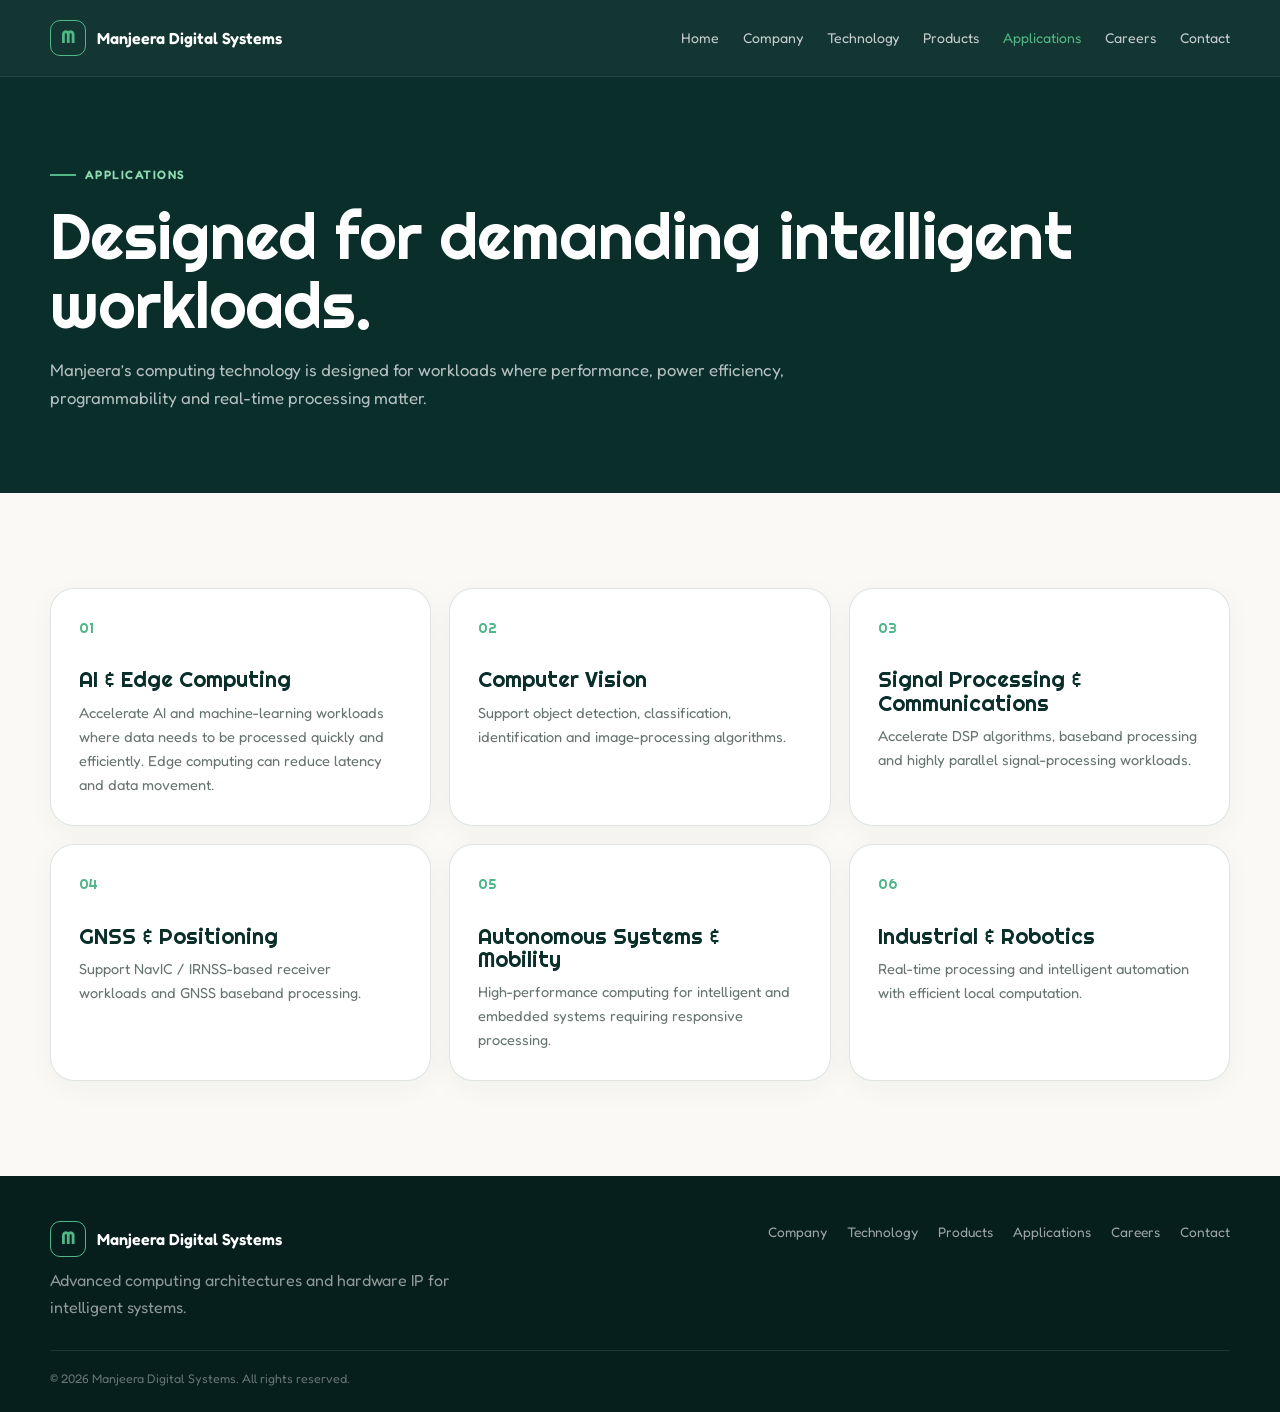
==== applications.html @ dad99cf5 "Add files via upload" ====
<!doctype html><html lang="en"><head><meta charset="utf-8"><meta name="viewport" content="width=device-width,initial-scale=1">
<title>Applications | Manjeera Digital Systems</title>
<link rel="preconnect" href="https://fonts.googleapis.com"><link rel="preconnect" href="https://fonts.gstatic.com" crossorigin>
<link href="https://fonts.googleapis.com/css2?family=Fredoka:wght@400;500;600&family=Righteous&display=swap" rel="stylesheet">
<link rel="stylesheet" href="styles.css"></head><body><nav class="nav"><div class="container nav-in">
      <a class="brand" href="index.html"><span class="mark">M</span><span>Manjeera Digital Systems</span></a>
      <button class="menu" id="menu">☰</button><div class="links" id="links"><a class="" href="index.html">Home</a><a class="" href="company.html">Company</a><a class="" href="technology.html">Technology</a><a class="" href="products.html">Products</a><a class="active" href="applications.html">Applications</a><a class="" href="careers.html">Careers</a><a class="" href="contact.html">Contact</a></div>
    </div></nav>
<section class="page-head"><div class="container"><div class="eyebrow" style="color:#8FD9B3">Applications</div><h1>Designed for demanding intelligent workloads.</h1><p>Manjeera’s computing technology is designed for workloads where performance, power efficiency, programmability and real-time processing matter.</p></div></section>
<section class="section"><div class="container cards">
<div class="card"><div class="num">01</div><h3>AI & Edge Computing</h3><p>Accelerate AI and machine-learning workloads where data needs to be processed quickly and efficiently. Edge computing can reduce latency and data movement.</p></div>
<div class="card"><div class="num">02</div><h3>Computer Vision</h3><p>Support object detection, classification, identification and image-processing algorithms.</p></div>
<div class="card"><div class="num">03</div><h3>Signal Processing & Communications</h3><p>Accelerate DSP algorithms, baseband processing and highly parallel signal-processing workloads.</p></div>
<div class="card"><div class="num">04</div><h3>GNSS & Positioning</h3><p>Support NavIC / IRNSS-based receiver workloads and GNSS baseband processing.</p></div>
<div class="card"><div class="num">05</div><h3>Autonomous Systems & Mobility</h3><p>High-performance computing for intelligent and embedded systems requiring responsive processing.</p></div>
<div class="card"><div class="num">06</div><h3>Industrial & Robotics</h3><p>Real-time processing and intelligent automation with efficient local computation.</p></div>
</div></section>
<footer><div class="container"><div class="foot">
      <div><div class="brand"><span class="mark">M</span><span>Manjeera Digital Systems</span></div><p>Advanced computing architectures and hardware IP for intelligent systems.</p></div>
      <div class="footlinks"><a href="company.html">Company</a><a href="technology.html">Technology</a><a href="products.html">Products</a><a href="applications.html">Applications</a><a href="careers.html">Careers</a><a href="contact.html">Contact</a></div>
    </div><div class="copy">© 2026 Manjeera Digital Systems. All rights reserved.</div></div></footer>
<script>const m=document.getElementById('menu'),l=document.getElementById('links');m.addEventListener('click',()=>l.classList.toggle('open'));document.querySelectorAll('.links a').forEach(a=>a.addEventListener('click',()=>l.classList.remove('open')));</script>
</body></html>
---- styles.css ----
:root{
  --forest:#0A2E2A; --forest2:#103B35; --sage:#2D6A4F; --lime:#52B788;
  --lime2:#8FD9B3; --cream:#FAF9F6; --soft:#F1F4EF; --ink:#16201E;
  --muted:#66736F; --line:rgba(10,46,42,.13); --white:#fff;
  --shadow:0 18px 55px rgba(10,46,42,.10); --radius:24px; --max:1180px;
}
*{box-sizing:border-box;margin:0;padding:0}
html{scroll-behavior:smooth}
body{font-family:"Fredoka",sans-serif;background:var(--cream);color:var(--ink);line-height:1.65}
a{color:inherit;text-decoration:none} button{font:inherit}
.container{width:min(var(--max),calc(100% - 40px));margin:auto}
.nav{position:sticky;top:0;z-index:1000;background:rgba(10,46,42,.96);backdrop-filter:blur(14px);border-bottom:1px solid rgba(255,255,255,.08)}
.nav-in{height:76px;display:flex;align-items:center;justify-content:space-between;gap:25px}
.brand{display:flex;align-items:center;gap:11px;color:#fff;font-weight:600}
.mark{width:36px;height:36px;border:1.5px solid var(--lime);border-radius:10px;display:grid;place-items:center;color:var(--lime);font-family:Righteous}
.links{display:flex;align-items:center;gap:24px;color:rgba(255,255,255,.76);font-size:.88rem}
.links a:hover,.links .active{color:var(--lime)}
.menu{display:none;background:none;border:0;color:white;font-size:1.7rem}
.btn{display:inline-flex;align-items:center;justify-content:center;padding:12px 19px;border-radius:999px;font-weight:600;border:1px solid transparent;transition:.2s}
.primary{background:var(--lime);color:var(--forest)} .primary:hover{transform:translateY(-2px)}
.outline{border-color:rgba(255,255,255,.25);color:white}.outline:hover{border-color:var(--lime);color:var(--lime)}
.hero{background:var(--forest);color:white;padding:100px 0 90px}
.hero-grid{display:grid;grid-template-columns:1.1fr .9fr;gap:70px;align-items:center}
.eyebrow{display:inline-flex;align-items:center;gap:9px;color:var(--sage);font-size:.76rem;font-weight:600;letter-spacing:.12em;text-transform:uppercase;margin-bottom:16px}
.eyebrow:before{content:"";width:26px;height:2px;background:var(--lime)}
.hero .eyebrow{color:var(--lime2)}
h1,h2,h3{font-family:Righteous,sans-serif;font-weight:400;line-height:1.08;color:var(--forest)}
h1{font-size:clamp(3rem,6vw,5.4rem)} h2{font-size:clamp(2.2rem,4vw,3.5rem)} h3{font-size:1.35rem}
.hero h1{color:white}.hero h1 span{color:var(--lime)}
.hero p{color:rgba(255,255,255,.72);font-size:1.08rem;max-width:680px;margin-top:25px}
.actions{display:flex;gap:13px;flex-wrap:wrap;margin-top:30px}
.hero-art{min-height:390px;position:relative;display:grid;place-items:center}
.ring{position:absolute;border:1px solid rgba(82,183,136,.24);border-radius:50%}
.r1{width:400px;height:400px}.r2{width:285px;height:285px}.r3{width:170px;height:170px}
.core{width:135px;height:135px;border-radius:50%;display:grid;place-items:center;text-align:center;background:radial-gradient(circle at 35% 25%,#61cf99,#2D6A4F 55%,#143E36);box-shadow:0 0 0 10px rgba(82,183,136,.06),0 0 70px rgba(82,183,136,.18);z-index:2}
.core strong{font-family:Righteous;font-size:1.65rem}.core small{display:block;color:rgba(255,255,255,.7);font-size:.66rem}
.node{position:absolute;padding:8px 12px;border:1px solid rgba(143,217,179,.3);background:rgba(10,46,42,.8);border-radius:999px;color:#dff4e8;font-size:.75rem}
.a{top:48px;right:30px}.b{bottom:45px;right:0}.c{bottom:105px;left:5px}.d{top:80px;left:20px}
.section{padding:95px 0}.soft{background:var(--soft)}.dark{background:var(--forest);color:white}
.dark h2,.dark h3{color:white}.dark .eyebrow{color:var(--lime2)}
.section-head{max-width:760px;margin-bottom:45px}.section-head p{color:var(--muted);margin-top:16px;font-size:1.03rem}
.dark .section-head p{color:rgba(255,255,255,.68)}
.split{display:grid;grid-template-columns:.8fr 1.2fr;gap:70px}
.lead{font-size:1.12rem;color:var(--muted)} .lime-line{width:68px;height:3px;background:var(--lime);border-radius:9px;margin:22px 0}
.cards{display:grid;grid-template-columns:repeat(3,1fr);gap:18px}
.card{background:white;border:1px solid var(--line);border-radius:var(--radius);padding:28px;box-shadow:0 7px 28px rgba(10,46,42,.045);transition:.2s;position:relative;overflow:hidden}
.card:before{content:"";position:absolute;top:0;left:0;width:0;height:3px;background:var(--lime);transition:.2s}
.card:hover{transform:translateY(-4px);box-shadow:var(--shadow)}.card:hover:before{width:100%}
.num{font-family:Righteous;color:var(--lime);font-size:.9rem;margin-bottom:28px}
.card p{color:var(--muted);font-size:.91rem;margin-top:9px}
.grid2{display:grid;grid-template-columns:1fr 1fr;gap:20px}
.product{background:var(--forest);color:white;border-radius:var(--radius);padding:38px}
.product h3{color:white;font-size:2.1rem}.product p{color:rgba(255,255,255,.7);margin:14px 0 22px}
.product li{list-style:none;color:#dff4e8;margin:8px 0}.product li:before{content:"→";color:var(--lime);margin-right:8px}
.tech{background:rgba(255,255,255,.045);border:1px solid rgba(255,255,255,.1);border-radius:var(--radius);padding:38px}
.tech p{color:rgba(255,255,255,.7);margin-top:12px}.tech-list{display:grid;grid-template-columns:1fr 1fr;gap:10px;margin-top:24px}
.tech-list div{padding:12px 14px;border:1px solid rgba(143,217,179,.18);border-radius:12px;color:#dff4e8;font-size:.87rem}
.page-head{background:var(--forest);padding:80px 0;color:white}.page-head h1{color:white;font-size:clamp(2.8rem,5vw,4.5rem)}.page-head p{max-width:760px;color:rgba(255,255,255,.7);margin-top:18px;font-size:1.05rem}
.pills{display:flex;flex-wrap:wrap;gap:9px;margin-top:25px}.pill{padding:7px 11px;border-radius:999px;background:rgba(82,183,136,.12);color:var(--lime2);font-size:.78rem}
.contact{display:grid;grid-template-columns:.75fr 1.25fr;gap:35px}.contact-box{background:white;border:1px solid var(--line);border-radius:24px;padding:30px}
.form{display:grid;grid-template-columns:1fr 1fr;gap:13px}.form input,.form textarea,.form select{width:100%;padding:13px;border:1px solid var(--line);border-radius:12px;background:white;font:inherit}.form textarea{grid-column:1/-1;min-height:130px}.full{grid-column:1/-1}
.notice{border-left:3px solid var(--lime);background:rgba(82,183,136,.07);padding:16px 18px;color:var(--muted);margin-top:22px;border-radius:0 12px 12px 0}
footer{background:#071F1C;color:white;padding:45px 0 22px}.foot{display:flex;justify-content:space-between;gap:30px;padding-bottom:30px;border-bottom:1px solid rgba(255,255,255,.1)}.foot p{color:rgba(255,255,255,.55);max-width:430px;margin-top:10px}.footlinks{display:flex;gap:20px;flex-wrap:wrap;color:rgba(255,255,255,.6);font-size:.86rem}.footlinks a:hover{color:var(--lime)}.copy{padding-top:18px;color:rgba(255,255,255,.38);font-size:.78rem}
@media(max-width:900px){.links{display:none;position:absolute;top:76px;left:0;right:0;background:var(--forest);padding:20px;flex-direction:column;align-items:flex-start}.links.open{display:flex}.menu{display:block}.hero-grid,.split,.contact{grid-template-columns:1fr}.hero-art{order:-1;min-height:310px}.cards{grid-template-columns:1fr 1fr}}
@media(max-width:620px){.container{width:calc(100% - 28px)}.section{padding:70px 0}.hero{padding:70px 0}.hero h1{font-size:2.8rem}.cards,.grid2,.tech-list,.form{grid-template-columns:1fr}.form textarea,.full{grid-column:auto}.hero-art{transform:scale(.82)}.foot{flex-direction:column}}
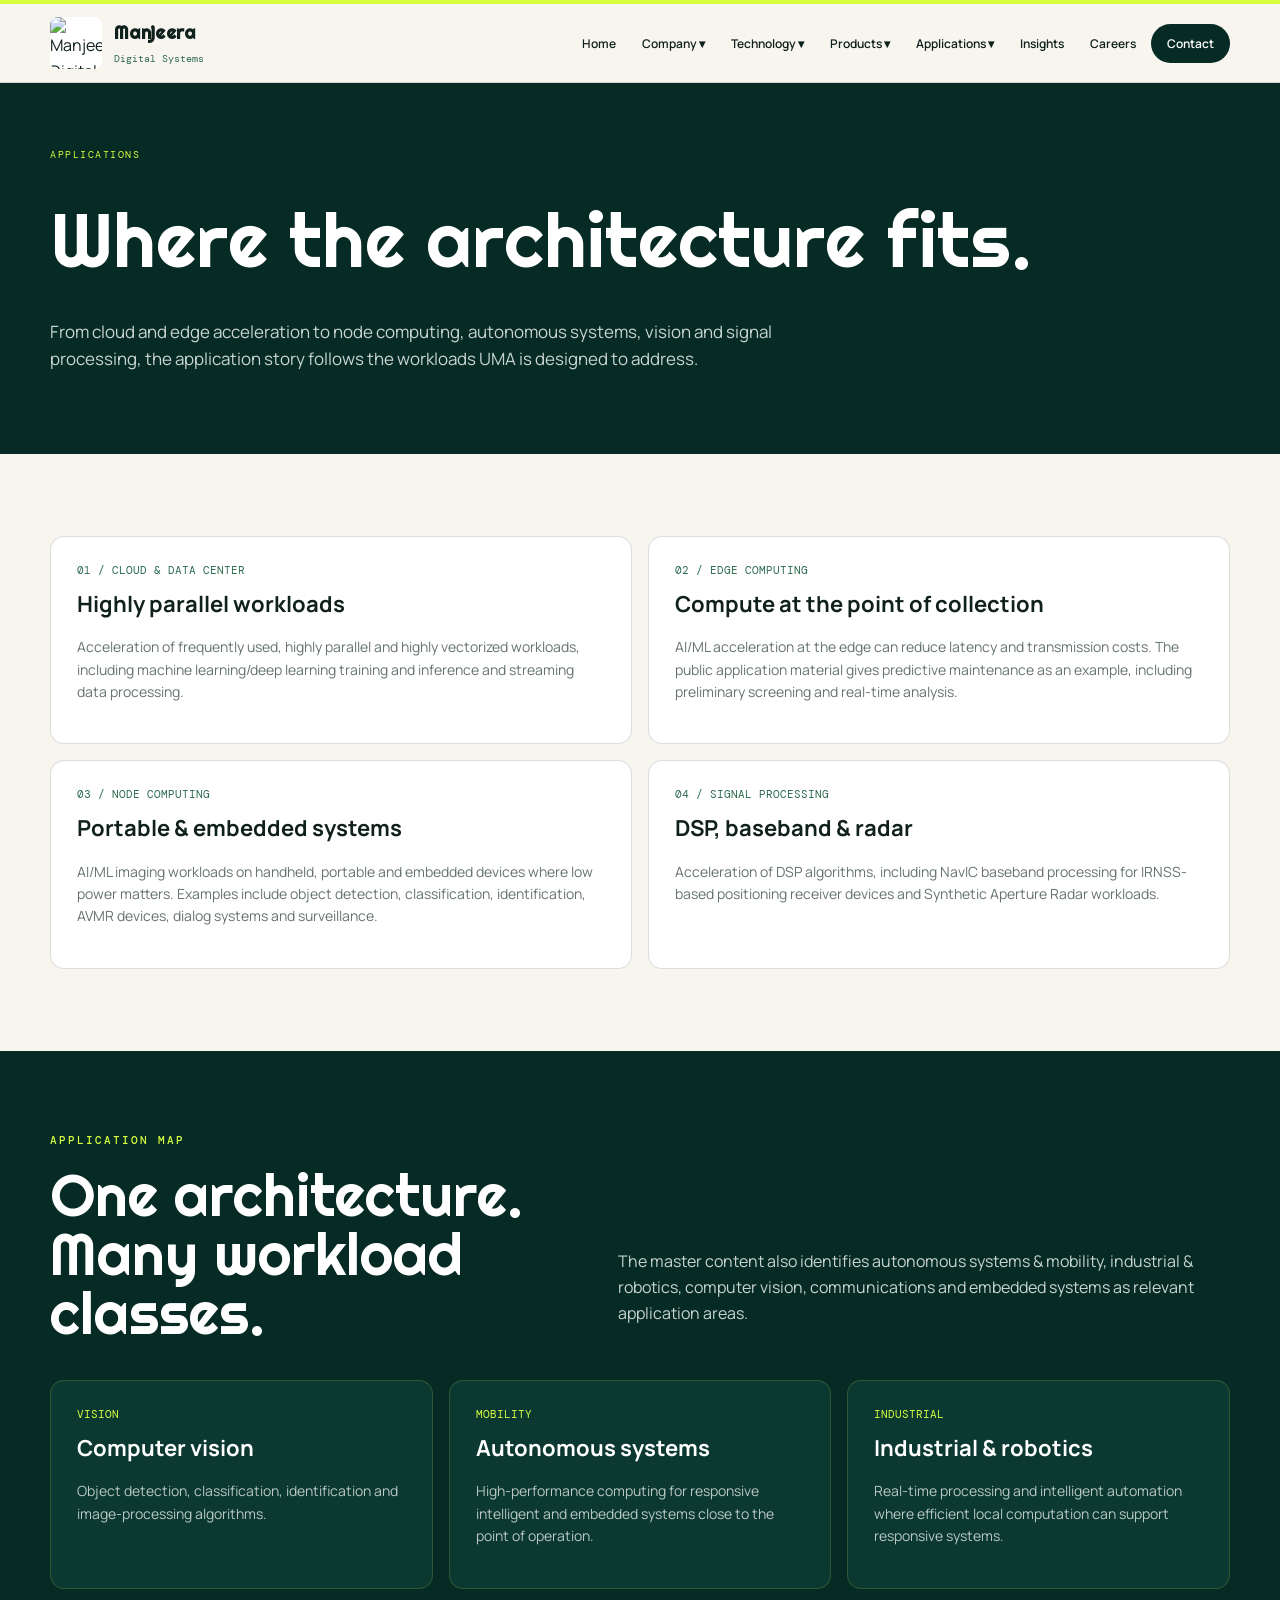
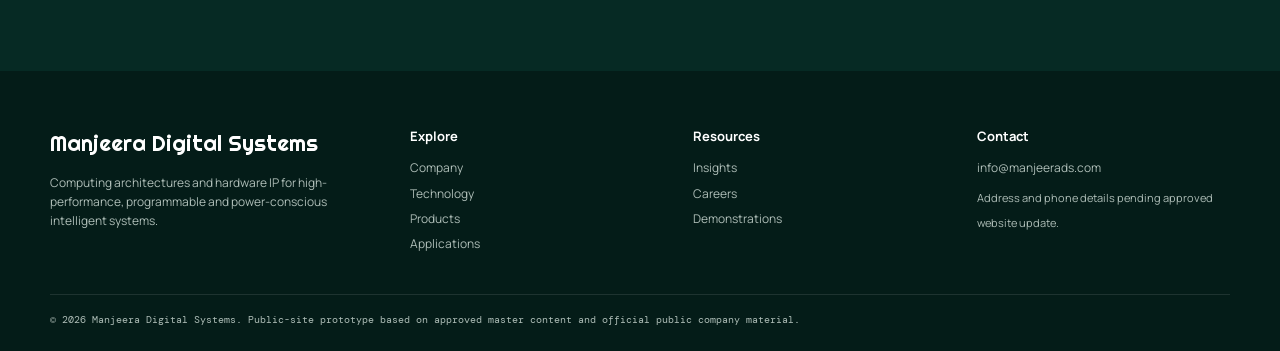
==== commit 9f688ad9: "Add files via upload" ====
--- a/applications.html
+++ b/applications.html
@@ -1,23 +1 @@
-<!doctype html><html lang="en"><head><meta charset="utf-8"><meta name="viewport" content="width=device-width,initial-scale=1">
-<title>Applications | Manjeera Digital Systems</title>
-<link rel="preconnect" href="https://fonts.googleapis.com"><link rel="preconnect" href="https://fonts.gstatic.com" crossorigin>
-<link href="https://fonts.googleapis.com/css2?family=Fredoka:wght@400;500;600&family=Righteous&display=swap" rel="stylesheet">
-<link rel="stylesheet" href="styles.css"></head><body><nav class="nav"><div class="container nav-in">
-      <a class="brand" href="index.html"><span class="mark">M</span><span>Manjeera Digital Systems</span></a>
-      <button class="menu" id="menu">☰</button><div class="links" id="links"><a class="" href="index.html">Home</a><a class="" href="company.html">Company</a><a class="" href="technology.html">Technology</a><a class="" href="products.html">Products</a><a class="active" href="applications.html">Applications</a><a class="" href="careers.html">Careers</a><a class="" href="contact.html">Contact</a></div>
-    </div></nav>
-<section class="page-head"><div class="container"><div class="eyebrow" style="color:#8FD9B3">Applications</div><h1>Designed for demanding intelligent workloads.</h1><p>Manjeera’s computing technology is designed for workloads where performance, power efficiency, programmability and real-time processing matter.</p></div></section>
-<section class="section"><div class="container cards">
-<div class="card"><div class="num">01</div><h3>AI & Edge Computing</h3><p>Accelerate AI and machine-learning workloads where data needs to be processed quickly and efficiently. Edge computing can reduce latency and data movement.</p></div>
-<div class="card"><div class="num">02</div><h3>Computer Vision</h3><p>Support object detection, classification, identification and image-processing algorithms.</p></div>
-<div class="card"><div class="num">03</div><h3>Signal Processing & Communications</h3><p>Accelerate DSP algorithms, baseband processing and highly parallel signal-processing workloads.</p></div>
-<div class="card"><div class="num">04</div><h3>GNSS & Positioning</h3><p>Support NavIC / IRNSS-based receiver workloads and GNSS baseband processing.</p></div>
-<div class="card"><div class="num">05</div><h3>Autonomous Systems & Mobility</h3><p>High-performance computing for intelligent and embedded systems requiring responsive processing.</p></div>
-<div class="card"><div class="num">06</div><h3>Industrial & Robotics</h3><p>Real-time processing and intelligent automation with efficient local computation.</p></div>
-</div></section>
-<footer><div class="container"><div class="foot">
-      <div><div class="brand"><span class="mark">M</span><span>Manjeera Digital Systems</span></div><p>Advanced computing architectures and hardware IP for intelligent systems.</p></div>
-      <div class="footlinks"><a href="company.html">Company</a><a href="technology.html">Technology</a><a href="products.html">Products</a><a href="applications.html">Applications</a><a href="careers.html">Careers</a><a href="contact.html">Contact</a></div>
-    </div><div class="copy">© 2026 Manjeera Digital Systems. All rights reserved.</div></div></footer>
-<script>const m=document.getElementById('menu'),l=document.getElementById('links');m.addEventListener('click',()=>l.classList.toggle('open'));document.querySelectorAll('.links a').forEach(a=>a.addEventListener('click',()=>l.classList.remove('open')));</script>
-</body></html>+<!doctype html><html lang="en"><head><meta charset="utf-8"><meta name="viewport" content="width=device-width,initial-scale=1"><title>Applications — Manjeera Digital Systems</title><meta name="description" content="Manjeera Digital Systems — computing architectures, UMA hardware IP, FPGA and ASIC implementations."><link rel="stylesheet" href="styles.css"></head><body><header><div class="topline"></div><div class="container nav"><a class="brand" href="index.html"><img src="https://gust-production.s3.amazonaws.com/uploads/startup/logo_image/165781/Logo_600x600.png" alt="Manjeera Digital Systems logo"><div><strong>Manjeera</strong><span>Digital Systems</span></div></a><nav class="links"><a href="index.html">Home</a><div class="drop"><button>Company ▾</button><div class="dropmenu"><a href="company.html">About Manjeera</a><a href="company.html#leadership">Leadership & Team</a><a href="company.html#careers">Culture & Careers</a></div></div><div class="drop"><button>Technology ▾</button><div class="dropmenu"><a href="technology.html">UMA / MSO</a><a href="technology.html#architecture">Architecture</a><a href="technology.html#validation">Validation & Demos</a></div></div><div class="drop"><button>Products ▾</button><div class="dropmenu"><a href="products.html">Portfolio</a><a href="db01.html">DB-01</a><a href="products.html#uma-fpga">UMA IP — FPGA</a><a href="products.html#uma-asic">UMA IP — ASIC</a></div></div><div class="drop"><button>Applications ▾</button><div class="dropmenu"><a href="applications.html">Application Map</a><a href="applications.html#edge">Edge & Node</a><a href="applications.html#signal">Signal Processing</a></div></div><a href="insights.html">Insights</a><a href="careers.html">Careers</a><a class="navcta" href="contact.html">Contact</a></nav><button class="menu-btn" onclick="document.querySelector('.links').style.display=document.querySelector('.links').style.display==='flex'?'none':'flex'">Menu</button></div></header><section class="pagehead"><div class="container"><div class="breadcrumbs">Applications</div><h1>Where the architecture fits.</h1><p>From cloud and edge acceleration to node computing, autonomous systems, vision and signal processing, the application story follows the workloads UMA is designed to address.</p></div></section><section class="section"><div class="container"><div class="grid grid2"><article class="card"><div class="num">01 / CLOUD & DATA CENTER</div><h3>Highly parallel workloads</h3><p>Acceleration of frequently used, highly parallel and highly vectorized workloads, including machine learning/deep learning training and inference and streaming data processing.</p></article><article class="card" id="edge"><div class="num">02 / EDGE COMPUTING</div><h3>Compute at the point of collection</h3><p>AI/ML acceleration at the edge can reduce latency and transmission costs. The public application material gives predictive maintenance as an example, including preliminary screening and real-time analysis.</p></article><article class="card"><div class="num">03 / NODE COMPUTING</div><h3>Portable & embedded systems</h3><p>AI/ML imaging workloads on handheld, portable and embedded devices where low power matters. Examples include object detection, classification, identification, AVMR devices, dialog systems and surveillance.</p></article><article class="card" id="signal"><div class="num">04 / SIGNAL PROCESSING</div><h3>DSP, baseband & radar</h3><p>Acceleration of DSP algorithms, including NavIC baseband processing for IRNSS-based positioning receiver devices and Synthetic Aperture Radar workloads.</p></article></div></div></section><section class="section dark"><div class="container"><div class="section-head"><div><div class="eyebrow">APPLICATION MAP</div><h2>One architecture. Many workload classes.</h2></div><p class="lead">The master content also identifies autonomous systems & mobility, industrial & robotics, computer vision, communications and embedded systems as relevant application areas.</p></div><div class="grid grid3"><article class="card"><div class="num">VISION</div><h3>Computer vision</h3><p>Object detection, classification, identification and image-processing algorithms.</p></article><article class="card"><div class="num">MOBILITY</div><h3>Autonomous systems</h3><p>High-performance computing for responsive intelligent and embedded systems close to the point of operation.</p></article><article class="card"><div class="num">INDUSTRIAL</div><h3>Industrial & robotics</h3><p>Real-time processing and intelligent automation where efficient local computation can support responsive systems.</p></article></div></div></section><footer><div class="container footergrid"><div><div class="footerbrand">Manjeera Digital Systems</div><p style="font-size:12px;max-width:280px">Computing architectures and hardware IP for high-performance, programmable and power-conscious intelligent systems.</p></div><div><h4>Explore</h4><a href="company.html">Company</a><a href="technology.html">Technology</a><a href="products.html">Products</a><a href="applications.html">Applications</a></div><div><h4>Resources</h4><a href="insights.html">Insights</a><a href="careers.html">Careers</a><a href="technology.html#validation">Demonstrations</a></div><div><h4>Contact</h4><a href="mailto:info@manjeerads.com">info@manjeerads.com</a><span style="font-size:11px">Address and phone details pending approved website update.</span></div></div><div class="container copyright">© <span data-year></span> Manjeera Digital Systems. Public-site prototype based on approved master content and official public company material.</div></footer><script src="script.js"></script></body></html>
--- a/styles.css
+++ b/styles.css
@@ -1,66 +1,15 @@
-
-:root{
-  --forest:#0A2E2A; --forest2:#103B35; --sage:#2D6A4F; --lime:#52B788;
-  --lime2:#8FD9B3; --cream:#FAF9F6; --soft:#F1F4EF; --ink:#16201E;
-  --muted:#66736F; --line:rgba(10,46,42,.13); --white:#fff;
-  --shadow:0 18px 55px rgba(10,46,42,.10); --radius:24px; --max:1180px;
-}
-*{box-sizing:border-box;margin:0;padding:0}
-html{scroll-behavior:smooth}
-body{font-family:"Fredoka",sans-serif;background:var(--cream);color:var(--ink);line-height:1.65}
-a{color:inherit;text-decoration:none} button{font:inherit}
-.container{width:min(var(--max),calc(100% - 40px));margin:auto}
-.nav{position:sticky;top:0;z-index:1000;background:rgba(10,46,42,.96);backdrop-filter:blur(14px);border-bottom:1px solid rgba(255,255,255,.08)}
-.nav-in{height:76px;display:flex;align-items:center;justify-content:space-between;gap:25px}
-.brand{display:flex;align-items:center;gap:11px;color:#fff;font-weight:600}
-.mark{width:36px;height:36px;border:1.5px solid var(--lime);border-radius:10px;display:grid;place-items:center;color:var(--lime);font-family:Righteous}
-.links{display:flex;align-items:center;gap:24px;color:rgba(255,255,255,.76);font-size:.88rem}
-.links a:hover,.links .active{color:var(--lime)}
-.menu{display:none;background:none;border:0;color:white;font-size:1.7rem}
-.btn{display:inline-flex;align-items:center;justify-content:center;padding:12px 19px;border-radius:999px;font-weight:600;border:1px solid transparent;transition:.2s}
-.primary{background:var(--lime);color:var(--forest)} .primary:hover{transform:translateY(-2px)}
-.outline{border-color:rgba(255,255,255,.25);color:white}.outline:hover{border-color:var(--lime);color:var(--lime)}
-.hero{background:var(--forest);color:white;padding:100px 0 90px}
-.hero-grid{display:grid;grid-template-columns:1.1fr .9fr;gap:70px;align-items:center}
-.eyebrow{display:inline-flex;align-items:center;gap:9px;color:var(--sage);font-size:.76rem;font-weight:600;letter-spacing:.12em;text-transform:uppercase;margin-bottom:16px}
-.eyebrow:before{content:"";width:26px;height:2px;background:var(--lime)}
-.hero .eyebrow{color:var(--lime2)}
-h1,h2,h3{font-family:Righteous,sans-serif;font-weight:400;line-height:1.08;color:var(--forest)}
-h1{font-size:clamp(3rem,6vw,5.4rem)} h2{font-size:clamp(2.2rem,4vw,3.5rem)} h3{font-size:1.35rem}
-.hero h1{color:white}.hero h1 span{color:var(--lime)}
-.hero p{color:rgba(255,255,255,.72);font-size:1.08rem;max-width:680px;margin-top:25px}
-.actions{display:flex;gap:13px;flex-wrap:wrap;margin-top:30px}
-.hero-art{min-height:390px;position:relative;display:grid;place-items:center}
-.ring{position:absolute;border:1px solid rgba(82,183,136,.24);border-radius:50%}
-.r1{width:400px;height:400px}.r2{width:285px;height:285px}.r3{width:170px;height:170px}
-.core{width:135px;height:135px;border-radius:50%;display:grid;place-items:center;text-align:center;background:radial-gradient(circle at 35% 25%,#61cf99,#2D6A4F 55%,#143E36);box-shadow:0 0 0 10px rgba(82,183,136,.06),0 0 70px rgba(82,183,136,.18);z-index:2}
-.core strong{font-family:Righteous;font-size:1.65rem}.core small{display:block;color:rgba(255,255,255,.7);font-size:.66rem}
-.node{position:absolute;padding:8px 12px;border:1px solid rgba(143,217,179,.3);background:rgba(10,46,42,.8);border-radius:999px;color:#dff4e8;font-size:.75rem}
-.a{top:48px;right:30px}.b{bottom:45px;right:0}.c{bottom:105px;left:5px}.d{top:80px;left:20px}
-.section{padding:95px 0}.soft{background:var(--soft)}.dark{background:var(--forest);color:white}
-.dark h2,.dark h3{color:white}.dark .eyebrow{color:var(--lime2)}
-.section-head{max-width:760px;margin-bottom:45px}.section-head p{color:var(--muted);margin-top:16px;font-size:1.03rem}
-.dark .section-head p{color:rgba(255,255,255,.68)}
-.split{display:grid;grid-template-columns:.8fr 1.2fr;gap:70px}
-.lead{font-size:1.12rem;color:var(--muted)} .lime-line{width:68px;height:3px;background:var(--lime);border-radius:9px;margin:22px 0}
-.cards{display:grid;grid-template-columns:repeat(3,1fr);gap:18px}
-.card{background:white;border:1px solid var(--line);border-radius:var(--radius);padding:28px;box-shadow:0 7px 28px rgba(10,46,42,.045);transition:.2s;position:relative;overflow:hidden}
-.card:before{content:"";position:absolute;top:0;left:0;width:0;height:3px;background:var(--lime);transition:.2s}
-.card:hover{transform:translateY(-4px);box-shadow:var(--shadow)}.card:hover:before{width:100%}
-.num{font-family:Righteous;color:var(--lime);font-size:.9rem;margin-bottom:28px}
-.card p{color:var(--muted);font-size:.91rem;margin-top:9px}
-.grid2{display:grid;grid-template-columns:1fr 1fr;gap:20px}
-.product{background:var(--forest);color:white;border-radius:var(--radius);padding:38px}
-.product h3{color:white;font-size:2.1rem}.product p{color:rgba(255,255,255,.7);margin:14px 0 22px}
-.product li{list-style:none;color:#dff4e8;margin:8px 0}.product li:before{content:"→";color:var(--lime);margin-right:8px}
-.tech{background:rgba(255,255,255,.045);border:1px solid rgba(255,255,255,.1);border-radius:var(--radius);padding:38px}
-.tech p{color:rgba(255,255,255,.7);margin-top:12px}.tech-list{display:grid;grid-template-columns:1fr 1fr;gap:10px;margin-top:24px}
-.tech-list div{padding:12px 14px;border:1px solid rgba(143,217,179,.18);border-radius:12px;color:#dff4e8;font-size:.87rem}
-.page-head{background:var(--forest);padding:80px 0;color:white}.page-head h1{color:white;font-size:clamp(2.8rem,5vw,4.5rem)}.page-head p{max-width:760px;color:rgba(255,255,255,.7);margin-top:18px;font-size:1.05rem}
-.pills{display:flex;flex-wrap:wrap;gap:9px;margin-top:25px}.pill{padding:7px 11px;border-radius:999px;background:rgba(82,183,136,.12);color:var(--lime2);font-size:.78rem}
-.contact{display:grid;grid-template-columns:.75fr 1.25fr;gap:35px}.contact-box{background:white;border:1px solid var(--line);border-radius:24px;padding:30px}
-.form{display:grid;grid-template-columns:1fr 1fr;gap:13px}.form input,.form textarea,.form select{width:100%;padding:13px;border:1px solid var(--line);border-radius:12px;background:white;font:inherit}.form textarea{grid-column:1/-1;min-height:130px}.full{grid-column:1/-1}
-.notice{border-left:3px solid var(--lime);background:rgba(82,183,136,.07);padding:16px 18px;color:var(--muted);margin-top:22px;border-radius:0 12px 12px 0}
-footer{background:#071F1C;color:white;padding:45px 0 22px}.foot{display:flex;justify-content:space-between;gap:30px;padding-bottom:30px;border-bottom:1px solid rgba(255,255,255,.1)}.foot p{color:rgba(255,255,255,.55);max-width:430px;margin-top:10px}.footlinks{display:flex;gap:20px;flex-wrap:wrap;color:rgba(255,255,255,.6);font-size:.86rem}.footlinks a:hover{color:var(--lime)}.copy{padding-top:18px;color:rgba(255,255,255,.38);font-size:.78rem}
-@media(max-width:900px){.links{display:none;position:absolute;top:76px;left:0;right:0;background:var(--forest);padding:20px;flex-direction:column;align-items:flex-start}.links.open{display:flex}.menu{display:block}.hero-grid,.split,.contact{grid-template-columns:1fr}.hero-art{order:-1;min-height:310px}.cards{grid-template-columns:1fr 1fr}}
-@media(max-width:620px){.container{width:calc(100% - 28px)}.section{padding:70px 0}.hero{padding:70px 0}.hero h1{font-size:2.8rem}.cards,.grid2,.tech-list,.form{grid-template-columns:1fr}.form textarea,.full{grid-column:auto}.hero-art{transform:scale(.82)}.foot{flex-direction:column}}
+@import url('https://fonts.googleapis.com/css2?family=DM+Mono:wght@400;500&family=Manrope:wght@400;500;600;700;800&family=Righteous&display=swap');
+:root{--forest:#062a24;--forest2:#0a3931;--sage:#2d6a4f;--lime:#d8ff3f;--lime2:#b8f52c;--cream:#f7f5ee;--ink:#10201d;--muted:#66736f;--line:rgba(6,42,36,.15);--white:#fff;--mono:'DM Mono',monospace;--display:'Righteous',sans-serif;--body:'Manrope',sans-serif}
+*{box-sizing:border-box}html{scroll-behavior:smooth}body{margin:0;background:var(--cream);color:var(--ink);font-family:var(--body);line-height:1.6}a{color:inherit;text-decoration:none}.container{width:min(1180px,calc(100% - 40px));margin:auto}.topline{height:4px;background:var(--lime)}
+header{position:sticky;top:0;z-index:50;background:rgba(247,245,238,.94);backdrop-filter:blur(16px);border-bottom:1px solid var(--line)}.nav{height:78px;display:flex;align-items:center;justify-content:space-between;gap:28px}.brand{display:flex;align-items:center;gap:12px;min-width:210px}.brand img{width:52px;height:52px;object-fit:contain;background:#fff;border-radius:8px}.brand strong{font-family:var(--display);font-size:18px;letter-spacing:.3px;line-height:1}.brand span{display:block;font:10px var(--mono);color:var(--sage);margin-top:5px}.links{display:flex;align-items:center;gap:4px}.links>a,.drop>button{border:0;background:transparent;padding:10px 11px;font:600 12px var(--body);color:var(--ink);cursor:pointer;border-radius:8px}.links>a:hover,.drop>button:hover{background:#e9efe9}.drop{position:relative}.dropmenu{position:absolute;top:46px;left:0;width:235px;padding:8px;background:var(--forest);border:1px solid rgba(216,255,63,.22);box-shadow:0 18px 40px rgba(0,0,0,.22);border-radius:12px;display:none}.drop:hover .dropmenu,.drop:focus-within .dropmenu{display:block}.dropmenu a{display:block;color:#f4f8f4;padding:9px 11px;border-radius:7px;font-size:12px}.dropmenu a:hover{background:rgba(216,255,63,.12);color:var(--lime)}.navcta{background:var(--forest)!important;color:#fff!important;border-radius:999px!important;padding:11px 16px!important}.navcta:hover{background:var(--sage)!important}.menu-btn{display:none;border:0;background:var(--forest);color:#fff;border-radius:8px;padding:10px}
+.hero{background:var(--forest);color:#fff;padding:94px 0 84px;position:relative;overflow:hidden}.hero:after{content:'';position:absolute;inset:0;background-image:linear-gradient(rgba(216,255,63,.07) 1px,transparent 1px),linear-gradient(90deg,rgba(216,255,63,.07) 1px,transparent 1px);background-size:42px 42px;mask-image:linear-gradient(to bottom,black,transparent 88%);pointer-events:none}.hero .container{position:relative;z-index:1}.eyebrow{font:500 11px var(--mono);letter-spacing:2px;text-transform:uppercase;color:var(--lime);margin-bottom:18px}.hero h1{font-family:var(--display);font-weight:400;font-size:clamp(46px,7vw,92px);line-height:.95;max-width:900px;margin:0 0 28px}.hero h1 em{font-style:normal;color:var(--lime)}.hero p{font-size:18px;color:#d8e1dd;max-width:720px}.actions{display:flex;gap:12px;flex-wrap:wrap;margin-top:30px}.btn{display:inline-flex;align-items:center;justify-content:center;padding:13px 18px;border-radius:8px;font-weight:800;font-size:13px;border:1px solid rgba(255,255,255,.25)}.btn.primary{background:var(--lime);color:var(--forest);border-color:var(--lime)}.btn.ghost{color:#fff}.btn.ghost:hover{background:rgba(255,255,255,.08)}
+.section{padding:82px 0}.section.dark{background:var(--forest);color:#fff}.section-head{display:flex;justify-content:space-between;gap:30px;align-items:end;margin-bottom:38px}.section h2{font-family:var(--display);font-weight:400;font-size:clamp(34px,5vw,58px);line-height:1.02;margin:0}.lead{max-width:620px;color:var(--muted);font-size:16px}.dark .lead{color:#c8d5d0}.grid{display:grid;gap:16px}.grid3{grid-template-columns:repeat(3,1fr)}.grid2{grid-template-columns:repeat(2,1fr)}.card{border:1px solid var(--line);background:#fff;padding:26px;border-radius:14px;transition:.2s transform,.2s border-color,.2s box-shadow}.card:hover{transform:translateY(-3px);border-color:rgba(45,106,79,.45);box-shadow:0 15px 35px rgba(6,42,36,.08)}.dark .card{background:#0b3931;border-color:rgba(216,255,63,.16)}.card .num{font:11px var(--mono);color:var(--sage)}.dark .card .num{color:var(--lime)}.card h3{font-size:22px;margin:10px 0}.card p{color:var(--muted);font-size:14px}.dark .card p{color:#b9c8c2}.card a{color:var(--sage);font-weight:800;font-size:13px}.dark .card a{color:var(--lime)}
+.specs{display:grid;grid-template-columns:repeat(4,1fr);gap:1px;background:rgba(216,255,63,.18);border:1px solid rgba(216,255,63,.18);border-radius:14px;overflow:hidden}.spec{background:#0b3931;padding:24px}.spec b{display:block;color:var(--lime);font:500 30px var(--mono)}.spec span{font-size:12px;color:#bdcbc5}.mono{font-family:var(--mono)}
+.band{background:var(--lime);color:var(--forest);padding:16px 0}.ticker{display:flex;gap:28px;overflow:hidden;white-space:nowrap;font:600 11px var(--mono);letter-spacing:1px;text-transform:uppercase}.ticker span:before{content:'✦';margin-right:10px}
+.arch{display:grid;grid-template-columns:1fr 1.3fr 1fr;align-items:stretch;gap:10px;margin-top:35px}.arch .node{padding:24px;background:#fff;border:1px solid var(--line);border-radius:12px}.arch .core{background:var(--forest);color:#fff;border-color:var(--forest);display:flex;flex-direction:column;justify-content:center}.core .circle{width:74px;height:74px;border:2px solid var(--lime);border-radius:50%;display:grid;place-items:center;font:16px var(--mono);color:var(--lime);margin-bottom:15px}.node h4{margin:0 0 8px;font-size:16px}.node p{margin:0;color:var(--muted);font-size:13px}.flow{display:flex;align-items:center;justify-content:center;font:20px var(--mono);color:var(--sage)}
+.pillrow{display:flex;gap:8px;flex-wrap:wrap;margin:18px 0}.pill{border:1px solid var(--line);padding:7px 10px;border-radius:999px;font:11px var(--mono);background:#fff}.dark .pill{background:transparent;color:#e3ece8;border-color:rgba(255,255,255,.15)}
+.pagehead{background:var(--forest);color:#fff;padding:65px 0}.pagehead h1{font-family:var(--display);font-size:clamp(44px,6vw,76px);font-weight:400;margin:0 0 12px}.pagehead p{max-width:760px;color:#c9d5d1;font-size:17px}.breadcrumbs{font:10px var(--mono);color:var(--lime);text-transform:uppercase;letter-spacing:1.5px;margin-bottom:18px}.split{display:grid;grid-template-columns:.85fr 1.15fr;gap:50px}.stickybox{position:sticky;top:105px;align-self:start}.quote{border-left:4px solid var(--lime);padding:4px 0 4px 20px;font-size:24px;font-weight:700;line-height:1.3}.list{display:grid;gap:9px;margin:18px 0;padding:0;list-style:none}.list li{padding-left:22px;position:relative;font-size:14px}.list li:before{content:'+';position:absolute;left:0;color:var(--sage);font-weight:900}.dark .list li:before{color:var(--lime)}
+.timeline{display:grid;grid-template-columns:100px 1fr;gap:0;border-top:1px solid var(--line)}.timeline>div{padding:20px 0;border-bottom:1px solid var(--line)}.timeline .year{font:12px var(--mono);color:var(--sage)}
+footer{background:#041c18;color:#aebdb7;padding:55px 0 25px}.footergrid{display:grid;grid-template-columns:1.3fr 1fr 1fr 1fr;gap:30px}.footerbrand{color:#fff;font-family:var(--display);font-size:22px}.footergrid h4{color:#fff;margin:0 0 12px;font-size:13px}.footergrid a{display:block;font-size:12px;margin:6px 0}.copyright{border-top:1px solid rgba(255,255,255,.1);margin-top:35px;padding-top:18px;font:10px var(--mono)}
+@media(max-width:900px){.links{display:none}.menu-btn{display:block}.grid3,.grid2,.split,.arch{grid-template-columns:1fr}.specs{grid-template-columns:repeat(2,1fr)}.stickybox{position:static}.footergrid{grid-template-columns:1fr 1fr}.nav{height:68px}.hero{padding:65px 0}.hero h1{font-size:52px}}
+@media(max-width:560px){.container{width:min(100% - 26px,1180px)}.specs{grid-template-columns:1fr 1fr}.footergrid{grid-template-columns:1fr}.section{padding:60px 0}.brand strong{font-size:15px}}
